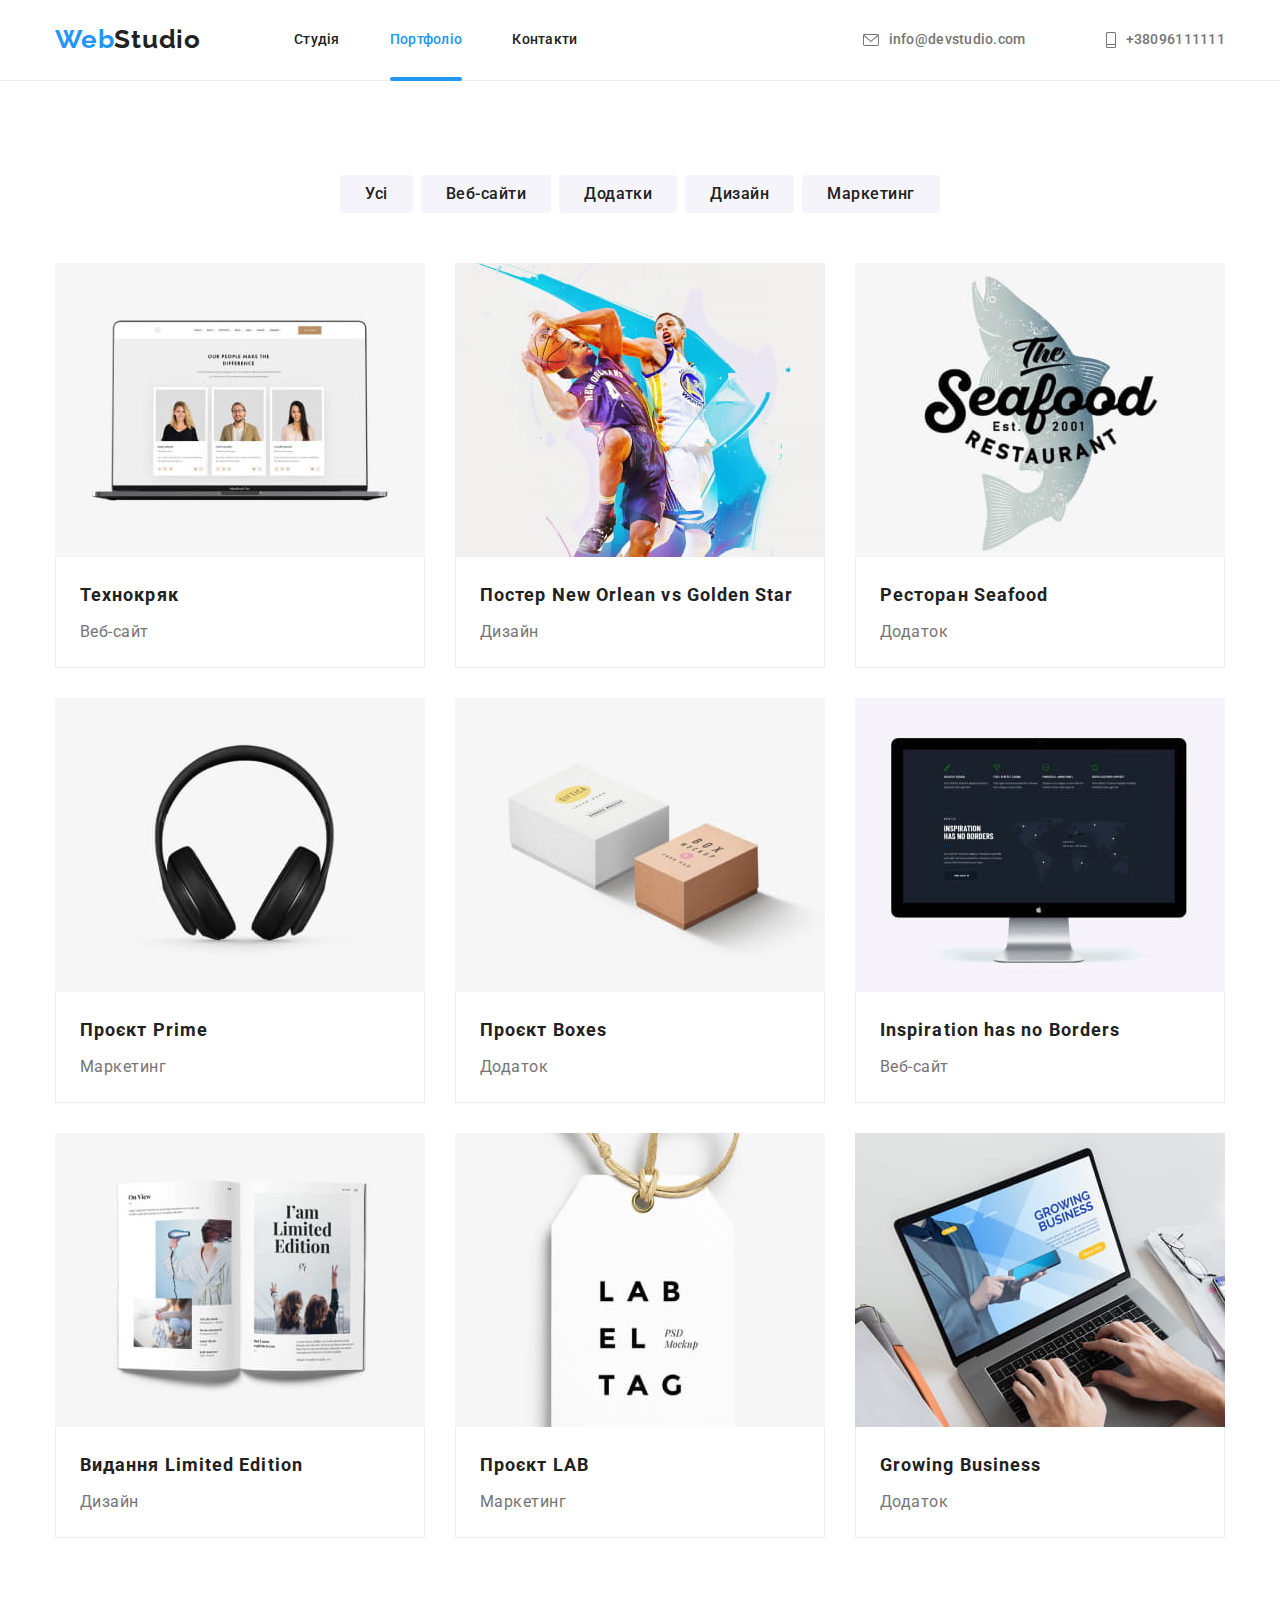
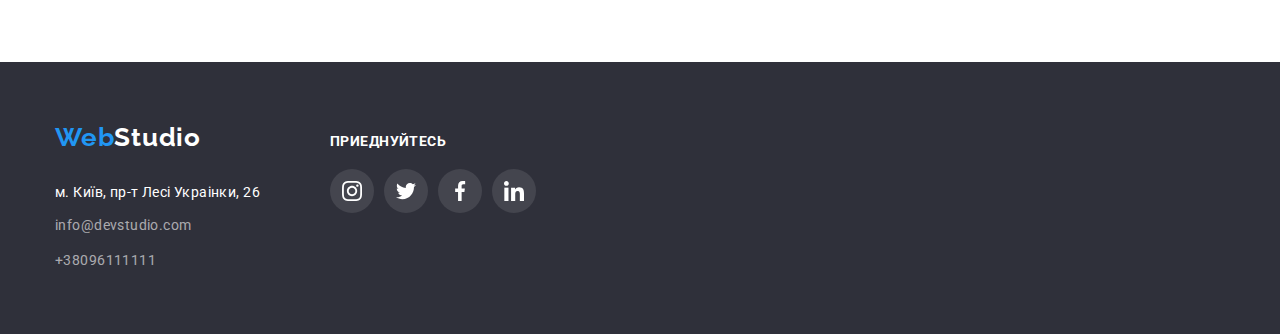
==== portfolio.html @ 0dd94cde "tz" ====
<!DOCTYPE html>
<html lang="uk">
<head>
    <meta charset="UTF-8">
    <meta http-equiv="X-UA-Compatible" content="IE=edge">
    <link rel="preconnect" href="https://fonts.googleapis.com">
    <link rel="preconnect" href="https://fonts.gstatic.com" crossorigin>
    <link href="https://fonts.googleapis.com/css2?family=Raleway:wght@700&family=Roboto:wght@400;500;700;900&display=swap" rel="stylesheet">
        
        <link rel="stylesheet" href="modern-normalize/modern-normalize.css">
        <link rel="stylesheet" href="css/style.css">
    <meta name="viewport" content="width=device-width, initial-scale=1.0">
    <title>Портфоліо</title>
    
</head>
<body>
    <!--header2-->
    <header class="header_container_portfolio">
       
        <div class="container">
            <nav class="about_nav" >
                <a class="logo_link" href="./index.html"><span class="logo-header">Web</span>Studio</a>
                <ul class="index_ul">
                    <li class="about_navigation"> <a  class="navigation"  href="./index.html"> Студія</a> </li> 
                    <li class="about_navigation"> <a  class="navigation current"  href="./portfolio.html"> Портфоліо</a>  </li>
                    <li class="about_navigation"> <a class="navigation" href="#"> Контакти</a> </li>
                </ul>
                    </nav>
        
                    <ul class="index_ull">
    
                        <li class="nav_contacts"><a href="mailto:info@devstudio.com" lang="en"  class="nav_mail_tel">
                            <svg class="icon_nav" >
                                <use href="./images/icons/symbol-defs.svg#icon-envelope"></use>
                            </svg>
    
                            
                            info@devstudio.com</a> </li>
                        <li class="nav_contacts"> <a href="tel:+380961111111" class=" nav_mail_tel">
                            <svg class="icon_nav_tel" >
                                <use href="./images/icons/symbol-defs.svg#icon-Vector"></use>
                            </svg>
    
                            
                            +38096111111</a></li>
                        
                       
                    </ul>
                </div>
    </header>
        <main class="main_container">

            <!--Кнопки-->
        <section class="portfolio_section">
            <div class="container_portfolio_section">
            <h2 class="visually-hidden">Кнопочки</h2>
            <ul class="keyboard">
           <li> <button type="button" class="about_button" >Усі</button></li>
           <li> <button type="button" class="about_button">Веб-сайти</button></li>
           <li> <button type="button" class="about_button">Додатки</button></li>
           <li> <button type="button" class="about_button">Дизайн</button></li>
           <li> <button type="button" class="about_button">Маркетинг</button></li>
        </ul>
            
            <ul class="billboard">
                <li class="portfolio_item">
                    <a href="#" class="galery_link">
                        <div class="wrap">
                           
                <div class="billboard_thumb"> 
                     <img  src="images/technocrack.jpg" alt="Технокряк"> 
                     <div class="overlay">
                        <p class="overlay_desc">Ресурс пропонує комплексні пропозиції з різним рівнем функціоналу та сервісів. Все це дозволить відвідувачу отримати вичерпні відомості про компанію чи приватну особу.</p>
                     </div>
                    </div>  
                    
                         <div class="padding_item">
                    <h2 class="margin_item">Технокряк</h2>
                    <p class="portfolio_hav_about">Веб-сайт</p>
                </div>
              
                
            </div>
            </a>
                </li>
                
                <li class="portfolio_item">
                    <a href="#" class="galery_link">
                        <div class="wrap">
                            <div class="billboard_thumb">
                    <img src="images/poster-new-orlean-vs-golden-star.jpg"  alt="Постер New Orlean vs Golden Star">
                    <div class="overlay">
                        <p class="overlay_desc">Ресурс пропонує комплексні пропозиції з різним рівнем функціоналу та сервісів. Все це дозволить відвідувачу отримати вичерпні відомості про компанію чи приватну особу.</p>
                     </div>
                    </div>  
                    
                    <div class="padding_item">
                <h2 class="margin_item">Постер New Orlean vs Golden Star</h2>
                    <p class="portfolio_hav_about">Дизайн</p>
                </div>
            </div>
            </a>
                </li>

                <li class="portfolio_item">
                    <a href="#" class="galery_link">
                        <div class="wrap">
                            <div class="billboard_thumb">
                    <img src="images/restoran-seafood.jpg"  alt="Ресторан Seafood">
                    <div class="overlay">
                        <p class="overlay_desc">Ресурс пропонує комплексні пропозиції з різним рівнем функціоналу та сервісів. Все це дозволить відвідувачу отримати вичерпні відомості про компанію чи приватну особу.</p>
                     </div>
                    </div>  
                    
                    <div class="padding_item">
                <h2 class="margin_item">Ресторан Seafood</h2>
                    <p class="portfolio_hav_about">Додаток</p>
                </div>
            </div>
            </a>
            </li>

                <li class="portfolio_item">
                    <a href="#" class="galery_link">
                        <div class="wrap">
                            <div class="billboard_thumb">
                    <img src="images/project-prime.jpg"  alt="Проєкт Prime">
                    <div class="overlay">
                        <p class="overlay_desc">Ресурс пропонує комплексні пропозиції з різним рівнем функціоналу та сервісів. Все це дозволить відвідувачу отримати вичерпні відомості про компанію чи приватну особу.</p>
                     </div>
                    </div>  
                    
                    <div class="padding_item">
                <h2 class="margin_item">Проєкт Prime</h2>
                <p class="portfolio_hav_about">Маркетинг</p>
            </div>
        </div>
        </a>
            </li>

                <li class="portfolio_item">
                    <a href="#" class="galery_link">
                        <div class="wrap">
                            <div class="billboard_thumb">
                    <img src="images/project-boxes.jpg"  alt="Проєкт Boxes">
                    <div class="overlay">
                        <p class="overlay_desc">Ресурс пропонує комплексні пропозиції з різним рівнем функціоналу та сервісів. Все це дозволить відвідувачу отримати вичерпні відомості про компанію чи приватну особу.</p>
                     </div>
                    </div>  
                    
                    <div class="padding_item">
                <h2 class="margin_item">Проєкт Boxes</h2>
                <p class="portfolio_hav_about">Додаток</p>
            </div>
        </div>
        </a>
            </li>
                <li class="portfolio_item">
                    <a href="#" class="galery_link">
                        <div class="wrap">
                            <div class="billboard_thumb">
                    <img src="images/inspiration-has-no-borders.jpg"  alt="Inspiration has no Borders">
                    <div class="overlay">
                        <p class="overlay_desc">Ресурс пропонує комплексні пропозиції з різним рівнем функціоналу та сервісів. Все це дозволить відвідувачу отримати вичерпні відомості про компанію чи приватну особу.</p>
                     </div>
                    </div>  
                    
                    <div class="padding_item">
                    <h2 class="margin_item">Inspiration has no Borders</h2>

                <p class="portfolio_hav_about">Веб-сайт</p>
            </div>
        </div>
        </a>
            </li>

                <li class="portfolio_item">
                    <a href="#" class="galery_link">
                        <div class="wrap">
                            <div class="billboard_thumb">
                    <img src="images/booking-limited-edition.jpg"  alt="Видання Limited Edition">
                    <div class="overlay">
                        <p class="overlay_desc">Ресурс пропонує комплексні пропозиції з різним рівнем функціоналу та сервісів. Все це дозволить відвідувачу отримати вичерпні відомості про компанію чи приватну особу.</p>
                     </div>
                    </div>  
                    
                    <div class="padding_item">
                <h2 class="margin_item">Видання Limited Edition</h2>
                <p class="portfolio_hav_about">Дизайн</p>
            </div>
        </div>
        </a>
            </li>

                <li class="portfolio_item">
                    <a href="#" class="galery_link">
                        <div class="wrap">
                            <div class="billboard_thumb">
                    <img src="images/project-lab.jpg"  alt="Проєкт LAB">
                    <div class="overlay">
                        <p class="overlay_desc">Ресурс пропонує комплексні пропозиції з різним рівнем функціоналу та сервісів. Все це дозволить відвідувачу отримати вичерпні відомості про компанію чи приватну особу.</p>
                     </div>
                    </div>  
                    
                    <div class="padding_item">
                <h2 class="margin_item">Проєкт LAB</h2>
                    <p class="portfolio_hav_about">Маркетинг</p>
                </div>
            </div>
            </a>
            </li>

                <li class="portfolio_item">
                    <a href="#" class="galery_link">
                        <div class="wrap">
                            <div class="billboard_thumb">
                    <img src="images/growing-business.jpg"  alt="Growing Business">
                    <div class="overlay">
                        <p class="overlay_desc">Ресурс пропонує комплексні пропозиції з різним рівнем функціоналу та сервісів. Все це дозволить відвідувачу отримати вичерпні відомості про компанію чи приватну особу.</p>
                     </div>
                    </div>  
                    
                    <div class="padding_item">
                <h2 class="margin_item">Growing Business</h2>
                <p class="portfolio_hav_about">Додаток</p>
            </div>
        </div>
                </li>
            </ul>
        </a>
        </div>
        </section>
        
    </main>

    <!--Нижнє табло з інформаціею-->
    <footer class="footer_container">
        <div class="other_footer container">
        <div class="container_footer_div">
        <a class="footer_studio" lang="en" href="./index.html"> <span class="logo_footer">Web</span>Studio
            <ul class="index_ul_adres">
                <li class="index_footer_li"><a class="info_adres" href="https://www.google.com/maps/place/бул.+Леси+Украинки,+26,+Киев,+02000/@50.4265807,30.5383858,17z/data=!3m1!4b1!4m5!3m4!1s0x40d4cf0e033ecbe9:0x57a4dffefec77da0!8m2!3d50.4265807!4d30.5383858" target="_blank" rel="адреса">м. Київ, пр-т Лесі Украінки, 26</a> </li>
                <li  class="index_footer_li"><a class="main_about_footer" href="mailto:info@devstudio.com" lang="en">info@devstudio.com</a></li>
                <li class="index_footer_li"><a class="tell_about_footer" href="tel:+380961111111">+38096111111</a></li>
            </ul>
        </a>
       
        </div>
    
    
    <div class="footer_socials">
        <p class="footer_header">ПРИЕДНУЙТЕСЬ</p>
        <ul class=" ul_social">
            <li >
            <a class="footer_social" href="https://instagram.com"
            target="_blank"
            rel="noopener no refferrer"
            aria-label="instagram">
                <svg class="footer_icon"  width="20px" height="20px">
                    <use  href="./images/social/symbol-defs.svg#icon-instagram--1">
    
                    </use>
                </svg>
            </a>
        </li>
    
        <li >
            <a class="footer_social" href="https://twitter.com"
            target="_blank"
            rel="noopener no refferrer"
            aria-label="twitter">
                <svg class="footer_icon" width="20px" height="20px">
                    <use href="./images/social/symbol-defs.svg#icon-twitter-1">
    
                    </use>
                </svg>
            </a>
        </li>
    
        <li >
            <a class="footer_social" href="https://facebook.com "
            target="_blank"
            rel="noopener no refferrer"
            aria-label="facebook">
                <svg class="footer_icon" width="20px" height="20px" >
                    <use  href="./images/social/symbol-defs.svg#icon-facebook-1">
    
                    </use>
                </svg>
            </a>
        </li>
    
        <li >
            <a class="footer_social" href="https://linkedin.com "
            target="_blank"
                      rel="noopener no refferrer"
                      aria-label="linkedin">
                <svg class="footer_icon" width="20px" height="20px">
                    <use  href="./images/social/symbol-defs.svg#icon-linkedin-1">
    
                    </use>
                </svg>
            </a>
        </li>
    </ul>
        
    </div>  
    </div>
        
    </footer>

    </body>
</html>
---- css/style.css ----
:root{
  --white: #FFFFFF;
  --hard-white:#EEEEEE;
  --blue: #2196F3;
  --hard-bule: #188CE8;
  --black: #212121;
  --hard-black:#000000;
  --gray: #757575;
  --hard-gray:#2F303A;
  --light-gray:#F5F4FA;
  --lite-gray:#ECECEC;
  --social-gray:#AFB1B8;
}


body{

  font-family:'Roboto',sans-serif;
  font-size: 14px;
  letter-spacing: 0.03em;
background: var(--white);
}


.container{
  width: 1200px;
  padding-right: 15px;
  padding-left: 15px;
  margin-right: auto;
  margin-left: auto;
display: flex;
}
 

h1, h2, h3, h4, h5, h6, p, ul {margin: 0; padding: 0;}
img {display: block;}


*,
*::before 
*::after{box-sizing:border-box}

/*Портфоліо*/

li{
  list-style-type: none;
  text-decoration: none;
}
a{
  text-decoration: none;
}

.portfolio_hav_about{
color: var(--gray);
}

button{
  border: none;
}

.header_container_portfolio{
  
  border-bottom:  1px solid var(--lite-gray);
  display: flex;
  
  background: var(--white);
  }


.logo_link{
  display: inline-block;
  padding-top: 24px;
padding-bottom: 24px;

  margin: 0px 93px 0px 0px;
 
  font-family: 'Raleway',sans-serif;
  font-weight: 700;
  letter-spacing: 0.03em;
font-size:26px;
line-height: 1.19;

color: var(--black);
 }
 
 .logo-header{

   font-family: 'Raleway',sans-serif;
   font-weight: 700;
 font-size: 26px;
 line-height:1.19;
 
 color: var(--blue);
 letter-spacing: 0.03em;
 }

 .navigation{
 
  display: inline-block;
  padding-top: 32px;
  padding-bottom: 32px;
  
  font-weight: 500;
  font-size: 14px;
  line-height:1.14;
  
  
  color: var(--black);
  letter-spacing: 0.02em;
  transition: 
color 250ms cubic-bezier(0.4, 0, 0.2, 1);
  
 }
 
.navigation.current::after{
  content: "";
  display: inline-block;
  position: absolute;
  width: 100%;
  height: 4px;
  left: 0;
  bottom: -1px;
     background-color: var( --blue);
  border-radius: 2px;

}

 .about_navigation:not(:first-child){
  margin-left: 50px;
 }

 .navigation.current{
  position: relative;
color: var(--blue);

 }
 
 /*mail*/
 .nav_mail_tel{
  display: flex;
  align-items: center;
  padding-top: 32px;
  padding-bottom: 32px;
  color: var(--gray);
  fill: currentColor;
  transition: color 250ms cubic-bezier(0.4, 0, 0.2, 1);
 }


.nav_contacts{

   font-weight: 500;
 font-size: 14px;
 line-height:1.14;
 letter-spacing: 0.02em;
}

.nav_contacts:not(:first-child){
 
  margin-left: 50px;
}


.icon_nav{
   width: 16px;
   height: 12px;
  margin-right: 10px;
  
  }

  .icon_nav_tel{
    margin-left: 30px;
    margin-right: 10px;
    width: 10px;
    height: 16px;
    
   
  }

/*----------------------------------------*/

/*Section*/
.container_portfolio_section{
  width: 1200px;
  padding-right: 15px;
  padding-left: 15px;
  margin-right: auto;
  margin-left: auto;

}

.portfolio_section{
  padding-top: 94px;
  padding-bottom: 94px;

}
/*cayboard*/

.keyboard{
display: flex;
justify-content: center;
gap: 8px;
margin-bottom: 50px;
}

.about_button{
  padding: 6px 25px 6px 25px;
  font-family: inherit;
  font-weight: 500;
  font-size: 16px;
  letter-spacing: 0.03em;
line-height:1.6;
text-align: center;


cursor: pointer;
color: var(--black);
background: var(--light-gray);
border-radius: 4px;
transition: background-color 250ms cubic-bezier(0.4, 0, 0.2, 1),
color 250ms cubic-bezier(0.4, 0, 0.2, 1),
box-shadow 250ms cubic-bezier(0.4, 0, 0.2, 1);

}

/*------------------------------------------------------*/

/*billboard*/
.billboard{
  list-style: none;
  display: flex;
  flex-wrap: wrap;
  gap: 30px;}

.portfolio_item{
  position: relative;
  flex-basis: calc((100% - 30px * 2 ) / 3);
  
}

.billboard_thumb{
  position: relative;
  overflow: hidden;
}

.galery_link:hover .overlay, .galery_link:focus .overlay{
  transform: translateY(0);
}

.overlay{
  position: absolute;
  top: 0;
  left: 0;
  transform: translateY(101%);
  transition: transform 250ms linear;
  width: 100%;
  height: 100%;
  padding: 20px;


  display: flex;
  align-items: center;
  justify-content: center;
  background-color:  rgba(33, 150, 243, 0.9);;
}

.overlay_desc{
  width: 322px;
height: 168px;
  font-style: normal;
  font-weight: 400;
  font-size: 18px;
  line-height: 28px;
  letter-spacing: 0.03em;
  color: var(--white);
}


.wrap{
  display: block;
}

.galery_link{
  text-decoration: none;
  transition: box-shadow 250ms cubic-bezier(0.4, 0, 0.2, 1);
}

.margin_item{
  margin-bottom: 4px;
  font-style: normal;
font-weight: 700;
font-size: 18px;
line-height: 36px;


letter-spacing: 0.06em;

color: var(--black);
}

.portfolio_hav_about{
  font-style: normal;
font-weight: 400;
font-size: 16px;
line-height: 30px;
letter-spacing: 0.03em;
color: var(--gray);
}


.padding_item{
  border-left:1px solid var(--hard-white) ;
  border-bottom:1px solid var(--hard-white) ;
  border-right:1px solid var(--hard-white) ;
  padding: 20px 24px;
}

/*footer*/
.footer_studio{
  font-family: 'Raleway',sans-serif;
  font-weight: 700;
  
font-size:26px ;
line-height: 1.19;
letter-spacing: 0.03em;
color: var(--white);
}

.logo_footer{
  font-family: 'Raleway',sans-serif;
  font-weight: 700;
  
font-size:26px ;
line-height: 1.19;
letter-spacing: 0.03em;
  color: var(--blue);
}

.info_adres{
  font-weight: 400;
  font-size: 14px;
line-height:1.14;
letter-spacing: 0.03em;

color: var(--white);
transition: border-color 250ms cubic-bezier(0.4, 0, 0.2, 1),
cplor 250ms cubic-bezier(0.4, 0, 0.2, 1);
}

.main_about{
  font-weight: 400;
  font-size: 14px;
line-height:1.14;
letter-spacing: 0.03em;

color: rgba(255, 255, 255, 0.6);
transition: border-color 250ms cubic-bezier(0.4, 0, 0.2, 1),
  color 250ms cubic-bezier(0.4, 0, 0.2, 1);
}

.tell_about{
  font-weight: 400;
  font-size: 14px;
line-height:1.14;
letter-spacing: 0.03em;

color: rgba(255, 255, 255, 0.6);
transition: border-color 250ms cubic-bezier(0.4, 0, 0.2, 1),
  color 250ms cubic-bezier(0.4, 0, 0.2, 1);
}
/*--------------------------------------------------*/

/*index*/
/*Верхня лінія*/
.about_nav{
display: flex;

}
 .index_ul{
  display: flex;
 }

 .index_ull{
margin-left: auto;
display: flex;
 }
/*bg*/


.container_bg{
  width: 1200px;
  padding-right: 15px;
  padding-left: 15px;
  margin-right: auto;
  margin-left: auto;
}

.bg{
  background: var(--hard-gray);
  max-width: 1600px;
  height: 600px;

  margin-left: auto;
  margin-right: auto;

  padding-top: 200px;
  padding-bottom: 200px;
  
 background-image: linear-gradient(to right,rgba(47, 48, 58, 0.4), rgba(47, 48, 58, 0.4)), url(../images/overlay.jpg);             
 background-position:center;
 background-repeat: no-repeat;
 background-size: cover;

 }

 
 .index_bisnes{
  width: 696px;
  
 
margin-left: auto;
margin-right: auto;

   font-weight: 900;
 font-size: 44px;
 line-height: 1.36;
 text-align: center;
 letter-spacing: 0.06em;
 text-transform: uppercase;
 color: var(--white);
 }
 
 .index_btn{
display: block;
margin-top: 30px;

margin-left: auto;
margin-right: auto;

padding: 10px 32px 10px 32px;
 font-family: inherit;
   font-weight: 700;
   font-size: 16px;
   line-height:1.8;

   align-items: center;
   text-align: center;
   letter-spacing: 0.06em;
   color: var(--white);
 
   cursor: pointer;
 
   background: var(--blue);
   box-shadow: 0px 4px 4px rgba(0, 0, 0, 0.15);
   border-radius: 4px;
   transition: background-color 250ms cubic-bezier(0.4, 0, 0.2, 1);
 }
/*-----------------------------*/


/*НАШІ ОСОБЛИВОСТІ*/ 

.index_about_us_li{
  width: 270px;
}

 .index_about_hav{
 padding-top: 94px;
 }

 .visually-hidden{
 
  position: absolute;
    white-space: nowrap;
    width: 1px;
    height: 1px;
    overflow: hidden;
    border: 0;
    padding: 0;
    clip: rect(0 0 0 0);
    clip-path: inset(50%);
    margin: -1px;}

 .index_abour_uss{
  display: flex;
  gap: 30px;
 }

.background-icon{
  display: flex;
  align-items: center;
  justify-content: center;
 
  background: var(--light-gray);
  width: 270px;
  height: 120px;
  margin-bottom: 30px;
 gap: 30px;
 
border-radius: 4px;


}

 .index_details{
  margin-bottom: 10px;
  font-style: normal;
font-weight: 700;
font-size: 14px;
line-height: 16px;
letter-spacing: 0.03em;
text-transform: uppercase;

color: var(--black);
 }

 .index_description{
  
  font-family: 'Roboto';
font-style: normal;
font-weight: 400;
font-size: 14px;
line-height: 24px;

letter-spacing: 0.03em;
color: var(--gray);
 }


/*----------------------*/

/*Чим ми займаємося*/
.container_images{
  width: 1200px;
  padding-right: 15px;
  padding-left: 15px;
  margin-right: auto;
  margin-left: auto;
}

.index_about_work{
padding-top: 94px;
padding-bottom: 94px;

}

 .index_hav_one{
text-align: center;
margin-bottom: 50px;
    
      font-weight: 700;
          letter-spacing: 0.03em;
           
      font-size: 36px;
   line-height:42.19px;
      color: var(--black);
   }


.index_images{
  display: flex;
  gap: 30px;
}

.card-work{
  position: relative;
}

.card_add{
 position: absolute;
 left: 0;
 bottom: 0;
 width: 100%;
 height: 70px;

background: rgba(47, 48, 58, 0.8);
}


.card_name{
  position: absolute;
  left: 50%;
  top: 50%;
  transform: translate(-50%, -50%);

  font-style: normal;
font-weight: 700;
font-size: 14px;
line-height: 16px;

text-transform: uppercase;

color: var(--white);
}
/*---------------*/


/*Наша команда*/
.index_team{
  padding-top: 94px;
  padding-bottom: 94px;
  background: var(--light-gray);}


   .index_hav_two{
    text-align: center;
margin-bottom: 50px;

    font-weight: 700;
    letter-spacing: 0.03em;
   font-size: 36px;
  line-height:42.19px;
  text-align: center;
      color: var(--black);
  }

  .container_team{
    width: 1200px;
    padding-right: 15px;
    padding-left: 15px;
    margin-right: auto;
    margin-left: auto;
  }
 

  .index_my_team{
    display: flex;
    gap: 30px;
  }

 .team_name{
  margin-bottom: 10px;
  font-size: 16px;
 }

 /*SOCIAL LINKS*/
.social{
  display: flex;
  gap: 10px;
  
  justify-content: center;
}

.social_link{
  display: flex;
  align-items: center;
  justify-content: center;
  width: 44px;
  height: 44px;
  border-radius: 50%;
  background-color: var(--white);
  transition: background-color 250ms cubic-bezier(0.4, 0, 0.2, 1), fill 250ms cubic-bezier(0.4, 0, 0.2, 1);
}

.social_icon{
  fill: var(--social-gray);
}

/*-------------------------------------------------------------*/

/*IGOR*/
 .backgound_team{

  box-shadow: 0px 1px 3px rgba(0, 0, 0, 0.12), 0px 1px 1px rgba(0, 0, 0, 0.14), 0px 2px 1px rgba(0, 0, 0, 0.2);
border-radius: 0px 0px 4px 4px;


  background: var(--white);
}

.div_team{
 padding: 30px;
 }
 .team_name{
  margin-bottom: 10px;
  font-style: normal;
font-weight: 500;
font-size: 16px;
line-height: 19px;


text-align: center;
letter-spacing: 0.03em;

color: var(--black);
 }

 .team_responsibilitiesr{
  font-style: normal;
font-weight: 400;
font-size: 16px;
line-height: 19px;
margin-bottom: 16px;

text-align: center;
letter-spacing: 0.03em;

color: var(--gray);
 }
/*------------------------------------------*/

/*ПОСТІЙНІ КЛІЄНТИ*/
.section{
  
  padding-top: 94px;
    padding-bottom: 94px;
}

.container_client{
  width: 1200px;
  padding-left: 15px;
  padding-right: 15px;
  margin-left: auto;
  margin-right: auto;
}

.section_tittle{
  text-align: center;
    margin-bottom: 50px;
    
    font-style: normal;
    font-weight: 700;
    font-size: 36px;
    line-height: 42px;
    
    letter-spacing: 0.03em;
    
    color: var(--black);
}

.client_list{
  display: flex;
    gap: 30px;
}

.client_item{
  display: list-item;
  text-align: -webkit-match-parent;

}

.client_link{
  display: flex;
    align-items: center;
    justify-content: center;
    width: 170px;
    height: 92px;
    border: 1px solid var(--social-gray);
    border-radius: 4px;
    fill: var(--social-gray);
    transition: border-color 250ms cubic-bezier(0.4, 0, 0.2, 1), fill 250ms cubic-bezier(0.4, 0, 0.2, 1);
}


/*FOOTER SOCIAL ICON*/
.footer_socials{
  display: block;
  margin-right: auto;
}

.footer_header{
  display: block;
 
  margin-bottom: 20px;
  line-height: 16.41px;


  font-style: normal;
font-weight: 700;
font-size: 14px;
line-height: 16px;
letter-spacing: 0.03em;
text-transform: uppercase;

color: var(--white);

}

.ul_social{
  display: flex;
  gap: 10px;
}


.footer_social{
  display: flex;
  align-items: center;
  justify-content: center;
   width: 44px;
  height: 44px;
  border-radius: 50%;
  background-color: rgba(255, 255, 255, 0.1);
  transition: background-color  250ms cubic-bezier(0.4, 0, 0.2, 1);
}


.footer_icon{
  fill: var(--white);
}


/*--------------------------------------------*/

/*FOOTER-INPUT*/

.footer-input{
  display: block;
}

.footer-strong{
  display: block;
  text-transform: uppercase;
  margin-bottom: 20px;
  font-size: 14px;
  line-height: 16.41px;
   letter-spacing: 0.03em;
  color: var(--white);
}

form{
  display: block;
  margin-top: 0px;
}

.subscription-box{
  display: flex;
  justify-content: center;
  align-items: center;
  flex-direction: row;
}
.subscribtion-field{
  display: block;
  margin-right: 12px;
}

.subscribtion-input{
   display: block;
    width: 358px;
    height: 50px;
    padding: 15px 16px;
    background-color: inherit;
    color: var(--white);
    border: 1px solid rgba(255, 255, 255, 0.3);
    filter: drop-shadow(0px 4px 4px rgba(0, 0, 0, 0.15));
    border-radius: 4px;
    transition: border 250ms cubic-bezier(0.4, 0, 0.2, 1)
}
.subscribtion-input:focus{
  border-color: var(--blue);
  outline: none;
}

.subscribe-btn{
  width: 200px;
    height: 50px;
    display: flex;
    align-items: center;
    gap: 10px;
    font-weight: 700;
    font-size: 16px;
    line-height: 30px;
    letter-spacing: 0.06em;
    padding: 10px 28px;
    color: var(--white);
    box-shadow: 0px 4px 4px rgba(0, 0, 0, 0.15);
    border-color: transparent;
    border-radius: 4px;
    background-color: var(--blue);
    cursor: pointer;
    transition-property: background-color, box-shadow;
    transition-duration: 250ms;
    transition-timing-function: cubic-bezier(0.4, 0, 0.2, 1);
}

.subscribe-btn:hover, .subscribe-btn:focus{
  background-color: var(--hard-bule);
}
 
.subscribe-icon{
  fill: var(--white);
}

 /*Footer*/
.other_footer{
  display: flex;
  align-items: baseline;

}

.container{
  width: 1200px;
    padding-left: 15px;
    padding-right: 15px;
    margin-left: auto;
    margin-right: auto;
}

 .container_footer_div{
  margin-right: 70px;
 
 }

 .footer_container{
 
  padding-top: 60px;
  padding-bottom: 60px;
   background:var(--hard-gray);
   }

 .logo_footer{
           
  font-family: 'Raleway',sans-serif;
  font-weight: 700;
  font-size: 26px;
  line-height:1.19;
  letter-spacing: 0.03em;
  color: var(--blue);
}

.footer_studio{
    margin-top: 60px;
    margin-right: auto;
    margin-bottom: 20px;
   
  font-family: 'Raleway',sans-serif;
  font-weight: 700;
  font-size: 26px;
  line-height:1.19;
  letter-spacing: 0.03em;
  color: var(--white);
  }

 
.index_ul_adres{
  margin-top: 20px;
}
 
 
   .tell_about{
    font-style: normal;
font-weight: 400;
font-size: 14px;
line-height: 24px;


letter-spacing: 0.03em;;
     
     color: rgba(255, 255, 255, 0.6);
     }
 
     .main_about{
       letter-spacing: 0.03em;
 
       font-weight: 400;
 
       font-size: 14px;
       line-height: 2;
       
       color: rgba(255, 255, 255, 0.6);
       }
 
       .info_adres{ 
      margin-bottom: 9px;
        
      font-style: normal;
      font-weight: 400;
      font-size: 14px;
      line-height: 24px;
     
      
      letter-spacing: 0.03em;
         
         color: var(--white);
         transition: color 250ms cubic-bezier(0.4, 0, 0.2, 1)
         }
 
                .main_about_footer{
                 
                  margin-bottom: 9px;
                  

                  font-style: normal;
                  font-weight: 400;
                  font-size: 14px;
                  line-height: 24px;
                  
                  
                  letter-spacing: 0.03em;
                  
                  color: rgba(255, 255, 255, 0.6);
                  transition: color 250ms cubic-bezier(0.4, 0, 0.2, 1);
                }

                .tell_about_footer{

                  margin-top: 9px;
                  

                  letter-spacing: 0.03em;
 
                  font-weight: 400;
              
                  font-size: 14px;
                  line-height:2;
                  
                  color: rgba(255, 255, 255, 0.6);
                  transition: color 250ms cubic-bezier(0.4, 0, 0.2, 1);
                }


                .index_footer_li:not(:last-child) {
                  margin-bottom: 9px;
                }



/*Ховери*/

.main_about_footer:hover, .main_about_footer:focus{
  color: var(--blue);
}

.tell_about_footer:hover, .tell_about_footer:focus{
color: var(--blue);
}

.index_btn:hover, .index_btn:focus{
  background-color: var(--blue);
  color: var(--white);
  background-color: var(--hard-bule);
  
  

}

.navigation:hover, .navigation:focus{
border-color: var(--black);
color: var(--blue);


}

.nav_mail_tel:hover, .nav_mail_tel:focus{

color: var(--blue);


}

.about_button:hover, .about_button:focus{
  

background-color: var(--blue) ;
color: var(--white);
box-shadow: 0px 3px 1px rgba(0, 0, 0, 0.1), 0px 1px 2px rgba(0, 0, 0, 0.08), 0px 2px 2px rgba(0, 0, 0, 0.12);
}


.galery_link:hover .wrap,
.galery_link:focus .wrap{
  box-shadow: 0px 1px 1px rgba(0, 0, 0, 0.12), 0px 4px 4px rgba(0, 0, 0, 0.06),
    1px 4px 6px rgba(0, 0, 0, 0.16);
    
  }


.info_adres:hover, .info_adres:focus{
  
  color: var(--blue);
 
}

.main_about:hover, .main_about:focus{
  border-color: var(--black);
  color: var(--blue);
  
}

.tell_about:hover, .tell_about:focus{
  border-color: var(--black);
  color: var(--blue);
  
}

.social_link:hover,
.social_link:focus{
  background-color: var(--blue);
  
}

.social_link:hover .social_icon,
.social_link:focus .social_icon{
  fill: var(--white);
  
}

.footer_social:hover,
.footer_social:focus{
  background-color: var(--blue);
  
}

.footer_social:hover .footer_icon,
.footer_social:focus .footer_icon{
  fill: var(--white);
  
}

.client_link:hover,
.client_link:focus {
  border-color: var(--blue);
  
}
.client_link:hover ,
.client_link:focus {
  fill: var(--blue);
 
}


/*MODAL WINDOW*/

.backdrop{
  

  position: fixed;
  top: 0;
  left: 0;
  z-index: 1000;

  width: 100%;
  height: 100%;
  background: rgba(0, 0, 0, 0.2);
  transition-property: visibility, opacity;
  transition-duration: 250ms;
    transition-timing-function: cubic-bezier(0.4, 0, 0.2, 1);
  
  
}

.backdrop.is-hidden{
  visibility: hidden;
pointer-events: none;
opacity: 0;

}


.modal{
position: absolute;
top: 50%;
left: 50%;
transform: translate(-50%, -50%);

padding: 40px 40px;

  width: 528px;
  min-height: 581px;
  background-color: var(--white);
  border-radius: 4px;

  box-shadow: 4px 4px 10px rgba(0, 0, 0, 0.04);
}

.modal_btn{
  position: absolute;
  
  top: 8px;
  right: 8px;
width: 30px;
height: 30px;


  display: flex;
  align-items: center;
  justify-content: center;


  border-radius: 50%;
  border: 1px solid rgba(0, 0, 0, 0.1);
  background-color: var(--white);
  

  cursor: pointer;

  }

/*FORM*/

.register-form-title{
  display: block;
  font-style: normal;
  margin-bottom: 30px;

  font-weight: 700;
  font-size: 20px;
  line-height: 23px;
  text-align: center;
  letter-spacing: 0.03em;
  color: var(--black);
}

.register-form-group{
  margin-bottom: 20px;
}

.register-form-field{
  display: block;
  position: relative;
}

.icon-cross{
  transition-property: fill;
    transition-duration: 250ms;
    transition-timing-function: cubic-bezier(0.4, 0, 0.2, 1);
}

.icon-cross:hover{
  fill: var(--blue);
}

.register-form-label{
  display: block;
  font-style: normal;
  margin-top: 10px;
font-weight: 400;
font-size: 12px;
line-height: 14px;
letter-spacing: 0.01em;
color: var(--gray);
}

.register-form-input{
  width: 448px;
  height: 45px;
  padding-left: 45px;
  margin-bottom: 11px;
  border: 1px solid rgba(33, 33, 33, 0.2);
border-radius: 4px;
outline: transparent;
}

.register-form-input:focus{
  border-color: var(--blue);
  transition: border-color 250ms cubic-bezier(0.4, 0, 0.2, 1);
}

.register-form-icon{
  position: absolute;
  top: 50%;
  left: 15px;
  transform: translateY(-50%);
  transition: fill 250ms cubic-bezier(0.4, 0, 0.2, 1);
}

.register-form-input:focus + .register-form-icon{
  fill: var(--blue);
}

.register-form-heading{
  display: block;

  font-style: normal;
  font-weight: 400;
  font-size: 12px;
  line-height: 14px;
  letter-spacing: 0.01em;
  color: var(--gray);
}

.register-form-message{
  resize: none;
  outline: transparent;
  width: 100%;
height: 120px;
padding: 12px 16px 12px 16px;
margin-bottom: 20px;
border: 1px solid rgba(33, 33, 33, 0.2);
border-radius: 4px;
}


.register-form-agreement{
  display: flex;
  position: relative;
  align-items: center;
  justify-content: center;
  margin-bottom: 30px;
  gap: 10px;

  font-style: normal;
font-weight: 400;
font-size: 14px;
line-height: 24px;
letter-spacing: 0.03em;
color: #757575;
}

.register-form-link{
  color: var(--blue);
  text-decoration: underline;
}

.icon-checked{
  opacity: 0;
  transition: opacity fill 250ms cubic-bezier(0.4, 0, 0.2, 1);
}
.register-form-checkbox:checked + .register-form-icons .icon-checked{
  opacity: 1;
}

.icon-unchecked{
  opacity: 1;
  transition: opacity, fill 250ms cubic-bezier(0.4, 0, 0.2, 1);
}
.register-form-checkbox:checked + .register-form-icons .icon-unchecked{
  opacity: 0;
}


.register-form-btn{
  display: block;
  margin: 0 auto;
}
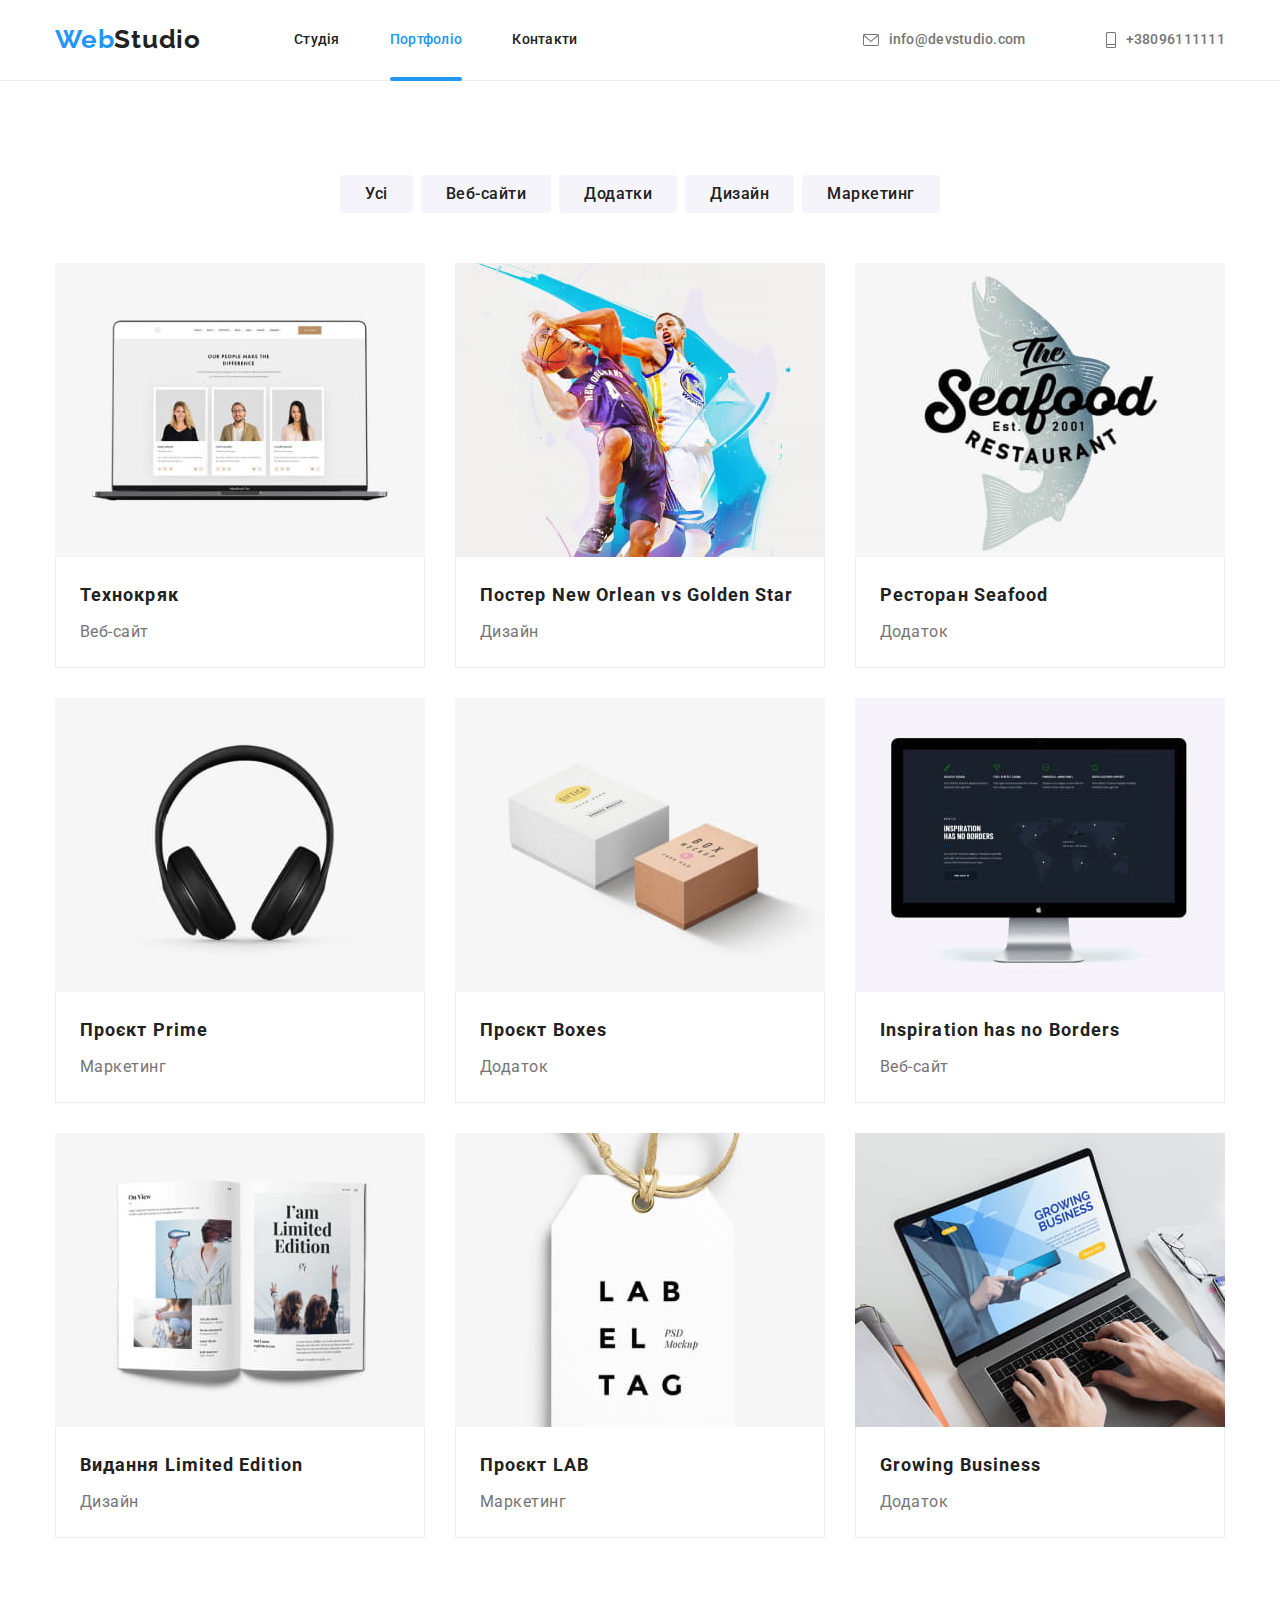
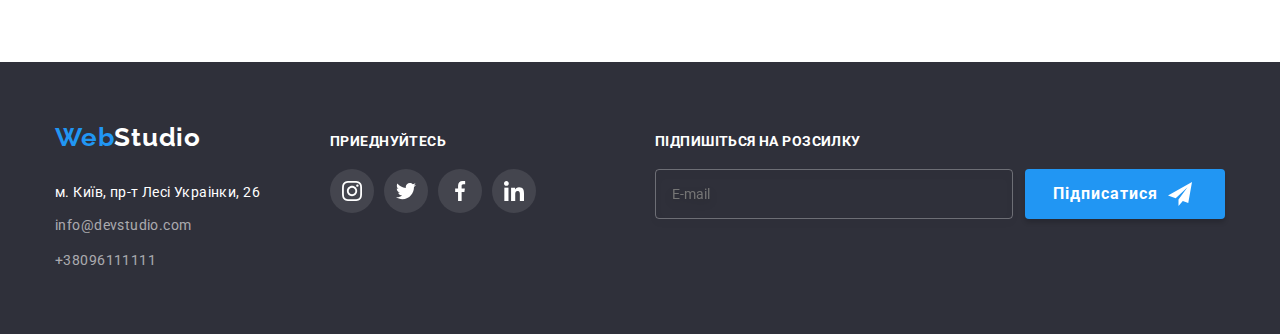
==== commit d504c853: "re" ====
--- a/portfolio.html
+++ b/portfolio.html
@@ -304,7 +304,26 @@
         </li>
     </ul>
         
-    </div>  
+    </div> 
+    <div class="footer-input">
+        <strong class="footer-strong"> Підпишіться на розсилку</strong>
+        <form name="footer-send-mail"></form>
+        <div class="subscription-box">
+            <label class="subscribtion-field">
+            <input class="subscribtion-input" type="email" name="email" placeholder="E-mail">
+        </label>
+    
+        <button class="subscribe-btn" type="submit">
+    Підписатися
+    <svg class="subscribe-icon" width="24px" height="24px" >
+        <use href="./images/footer-input/symbol-defs.svg#icon-icon-send">
+    
+        </use>
+    </svg>
+        </button>
+        </div>
+    
+    </div> 
     </div>
         
     </footer>
--- a/css/style.css
+++ b/css/style.css
@@ -1209,6 +1209,7 @@
   position: relative;
 }
 
+
 .icon-cross{
   transition-property: fill;
     transition-duration: 250ms;
@@ -1218,10 +1219,21 @@
 .icon-cross:hover{
   fill: var(--blue);
 }
+.register-form-label-one{
+  display: block;
+  font-style: normal;
+margin-bottom: 11px;
+font-weight: 400;
+font-size: 12px;
+line-height: 14px;
+letter-spacing: 0.01em;
+color: var(--gray);
+}
 
 .register-form-label{
   display: block;
   font-style: normal;
+  margin-bottom: 4px;
   margin-top: 10px;
 font-weight: 400;
 font-size: 12px;
@@ -1229,6 +1241,9 @@
 letter-spacing: 0.01em;
 color: var(--gray);
 }
+
+
+
 
 .register-form-input{
   width: 448px;
@@ -1245,27 +1260,53 @@
   transition: border-color 250ms cubic-bezier(0.4, 0, 0.2, 1);
 }
 
+.register-form-icon-one{
+  position: absolute;
+  top: 60%;
+  left: 15px;
+  margin-bottom: 15px;
+  transform: translateY(-60%);
+  transition: fill 250ms cubic-bezier(0.4, 0, 0.2, 1);
+}
 .register-form-icon{
   position: absolute;
-  top: 50%;
+  top: 55%;
   left: 15px;
-  transform: translateY(-50%);
+  transform: translateY(-55%);
   transition: fill 250ms cubic-bezier(0.4, 0, 0.2, 1);
 }
 
-.register-form-input:focus + .register-form-icon{
+.register-form-input:focus + .register-form-icon  {
   fill: var(--blue);
+}
+.register-form-input:focus + .register-form-icon-one{
+fill: var(--blue);
 }
 
 .register-form-heading{
   display: block;
-
+margin-bottom: 4px;
+font-style: normal;
+font-weight: 400;
+font-size: 12px;
+line-height: 14px;
+letter-spacing: 0.01em;
+color: var(--gray);
+
+  
+}
+
+.register-form-field-coment{
+  display: block;
   font-style: normal;
-  font-weight: 400;
-  font-size: 12px;
-  line-height: 14px;
-  letter-spacing: 0.01em;
-  color: var(--gray);
+  margin-bottom: 4px;
+  margin-top: 10px;
+  margin-bottom: 20px;
+font-weight: 400;
+font-size: 12px;
+line-height: 14px;
+letter-spacing: 0.01em;
+color: var(--gray);
 }
 
 .register-form-message{
@@ -1274,11 +1315,16 @@
   width: 100%;
 height: 120px;
 padding: 12px 16px 12px 16px;
-margin-bottom: 20px;
+
 border: 1px solid rgba(33, 33, 33, 0.2);
 border-radius: 4px;
-}
-
+transition: border-color 250ms cubic-bezier(0.4, 0, 0.2, 1);
+
+}
+.register-form-message:focus{
+  border-color : var(--blue);
+  
+}
 
 .register-form-agreement{
   display: flex;
@@ -1296,6 +1342,11 @@
 color: #757575;
 }
 
+.register-form-btn{
+  width: 200px;
+  height: 50px;
+}
+
 .register-form-link{
   color: var(--blue);
   text-decoration: underline;
